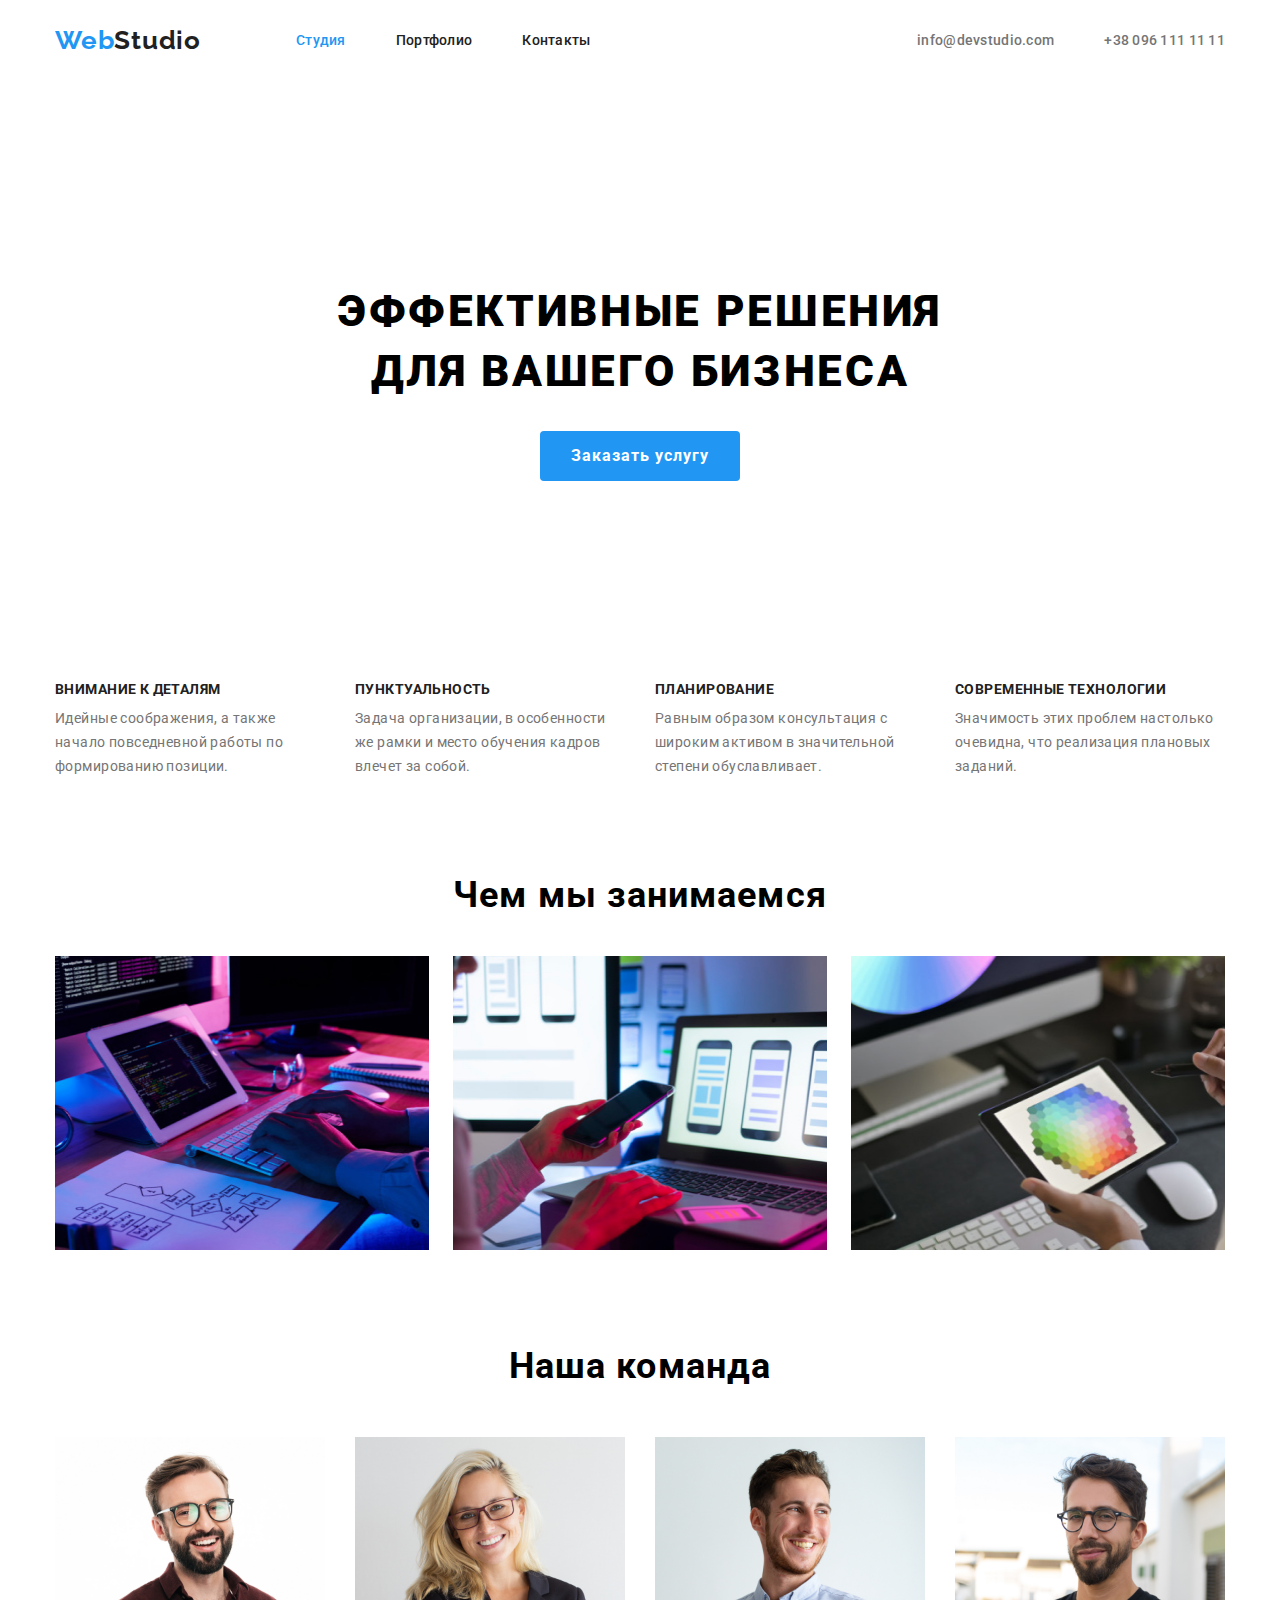
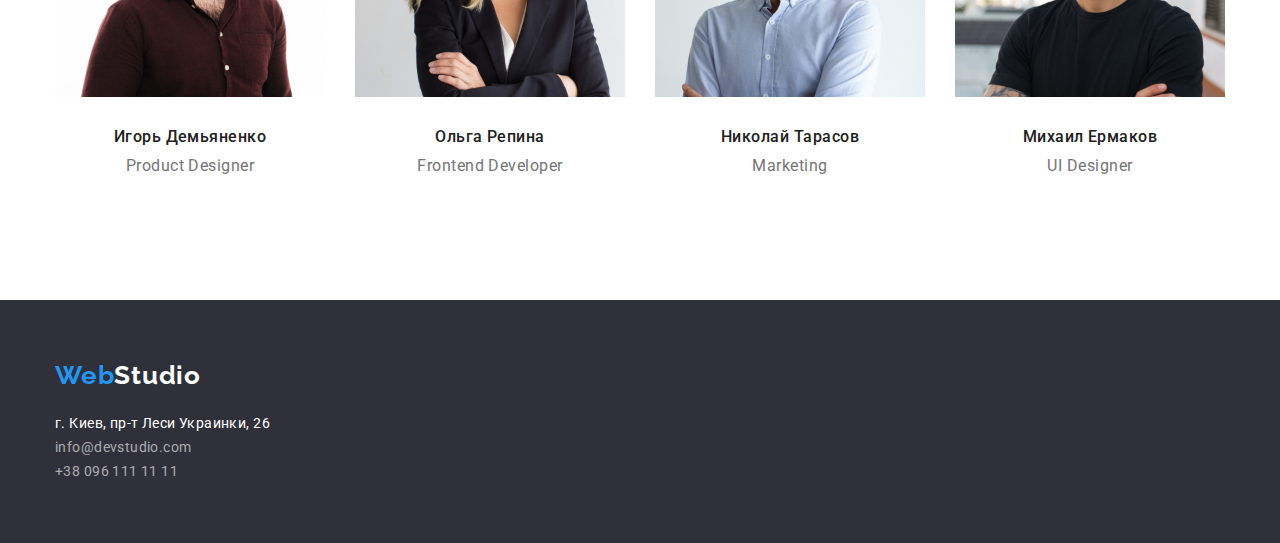
==== index.html @ f723f120 "addes previous files with homework" ====
<!DOCTYPE html>
<html lang="ru">
  <head>
    <meta charset="UTF-8" />
    <meta name="viewport" content="width=device-width, initial-scale=1.0" />
    <title>WebStudio</title>
    <link
      rel="stylesheet"
      href="https://cdnjs.cloudflare.com/ajax/libs/modern-normalize/1.0.0/modern-normalize.css"
    />
    <link
      href="https://fonts.googleapis.com/css2?family=Raleway:wght@700&family=Roboto:wght@400;500;700;900&display=swap"
      rel="stylesheet"
    />
    <link rel="stylesheet" href="./css/styles.css" />
  </head>
  <body>
    <!-- HEADER -->
    <header class="header">
      <div class="container">
        <nav class="navigation">
          <a
            class="logo-link link"
            href="./index.html"
            aria-label="логотип WebStudio"
          >
            <span class="logo-accent-color">Web</span>Studio
          </a>
          <ul class="nav-list list">
            <li class="nav-list-items">
              <a class="link indicator-page" href="./index.html">Студия</a>
            </li>
            <li class="nav-list-items">
              <a class="link" href="./portfolio.html">Портфолио</a>
            </li>
            <li class="nav-list-items"><a class="link" href="">Контакты</a></li>
          </ul>
        </nav>
        <address class="address">
          <ul class="header-address list">
            <li class="header-address-items">
              <a
                class="header-address-link link"
                href="mailto:info@devstudio.com"
                >info@devstudio.com</a
              >
            </li>
            <li class="header-address-items">
              <a class="header-address-link link" href="tel:+380961111111"
                >+38 096 111 11 11</a
              >
            </li>
          </ul>
        </address>
      </div>
    </header>
    <main>
      <!-- HERO -->
      <section class="hero container">
        <h1 class="title-hero">Эффективные решения для вашего бизнеса</h1>
        <button class="button-hero" type="button">Заказать услугу</button>
      </section>
      <!-- OUR ADVANTAGES -->
      <section class="our-advantages">
        <div class="container">
          <h2 hidden>Наши преимущества</h2>
          <ul class="list">
            <li class="advantages-list-item">
              <p class="advantages-list-title">Внимание к деталям</p>
              <p class="advantages-list-description">
                Идейные соображения, а также начало повседневной работы по
                формированию позиции.
              </p>
            </li>
            <li class="advantages-list-item">
              <p class="advantages-list-title">Пунктуальность</p>
              <p class="advantages-list-description">
                Задача организации, в особенности же рамки и место обучения
                кадров влечет за собой.
              </p>
            </li>
            <li class="advantages-list-item">
              <p class="advantages-list-title">Планирование</p>
              <p class="advantages-list-description">
                Равным образом консультация с широким активом в значительной
                степени обуславливает.
              </p>
            </li>
            <li class="advantages-list-item">
              <p class="advantages-list-title">Современные технологии</p>
              <p class="advantages-list-description">
                Значимость этих проблем настолько очевидна, что реализация
                плановых заданий.
              </p>
            </li>
          </ul>
        </div>
      </section>
      <!-- SERVICES -->
      <section class="services">
        <div class="container">
          <h2 class="title">Чем мы занимаемся</h2>
          <ul class="services-list">
            <li class="services-list-item list">
              <img
                src="./images/web-development.jpg"
                alt="разработка программного обеспечения"
                width="374"
                height="294"
              />
            </li>
            <li class="services-list-item list">
              <img
                src="./images/applikation.jpg"
                alt="разработка приложений"
                width="374"
                height="294"
              />
            </li>
            <li class="services-list-item list">
              <img
                src="./images/design.jpg"
                alt="разработка дизайна"
                width="374"
                height="294"
              />
            </li>
          </ul>
        </div>
      </section>
      <!-- ABOUT US -->
      <section class="about-us">
        <div class="container">
          <h2 class="title">Наша команда</h2>
          <ul class="about-us-list">
            <li class="about-us-list-item list">
              <img
                src="./images/igor-demyanko.jpg"
                alt="Игорь Демьяненко"
                width="270"
                height="260"
              />
              <h3 class="about-us-title">Игорь Демьяненко</h3>
              <p class="about-us-description" lang="en">Product Designer</p>
            </li>
            <li class="about-us-list-item list">
              <img
                src="./images/olga-repina.jpg"
                alt="Ольга Репина"
                width="270"
                height="260"
              />
              <h3 class="about-us-title">Ольга Репина</h3>
              <p class="about-us-description" lang="en">Frontend Developer</p>
            </li>
            <li class="about-us-list-item list">
              <img
                src="./images/nikolay-tarasov.jpg"
                alt="Николай Тарасов"
                width="270"
                height="260"
              />
              <h3 class="about-us-title">Николай Тарасов</h3>
              <p class="about-us-description" lang="en">Marketing</p>
            </li>
            <li class="about-us-list-item list">
              <img
                src="./images/mikhail-ermakov.jpg"
                alt="Михаил Ермаков"
                width="270"
                height="260"
              />
              <h3 class="about-us-title">Михаил Ермаков</h3>
              <p class="about-us-description" lang="en">UI Designer</p>
            </li>
          </ul>
        </div>
      </section>
    </main>
    <!-- FOOTER -->
    <footer class="footer">
      <div class="container">
        <a
          class="logo-link link"
          href="./index.html"
          aria-label="логотип WebStudio"
        >
          <span class="logo-accent-color">Web</span
          ><span class="logo-color-footer">Studio</span>
        </a>
        <address>
          <ul class="address-list">
            <li class="address-list-item list">
              <a
                class="address-link link address"
                href="https://goo.gl/maps/TQZVLMnsYU85SmnA6"
                target="_blank"
                >г. Киев, пр-т Леси Украинки, 26</a
              >
            </li>
            <li class="address-list-item list">
              <a
                class="address-link link contacts"
                href="mailto:info@devstudio.com"
                >info@devstudio.com</a
              >
            </li>
            <li class="address-list-item list">
              <a class="address-link link contacts" href="tel:+380961111111"
                >+38 096 111 11 11</a
              >
            </li>
          </ul>
        </address>
      </div>
    </footer>
  </body>
</html>
---- css/styles.css ----
:root {
  --main-font: 'Roboto', sans-serif;
  --logo-font: 'Raleway', sans-serif;

  --accent-color: #2196f3;
  --title-light-theme-color: #212121;
  --title-dark-theme-color: #ffffff;
  --subtitle: #212121;
  --description: #757575;
  --description-address:color: rgba(255, 255, 255, 0.6);
  --description-dark-theme-color: #ffffff;
  --background-button: #F5F4FA;
  --footer-background-color: #2F303A;
}
body{
  font-family: var(--main-font);
  font-style: normal; 
  font-weight: 400;
}
*,
*::before,
*::after {
  margin: 0;
  padding: 0;
}
.list {
  list-style: none;
}
.link {
  text-decoration: none;
  font-style: normal;
}
img {
  display: block;
}
.title{
  font-style: normal;
  font-weight: 700;
  font-size: 36px;
  line-height: 1.167;
  text-align: center;
  letter-spacing: 0.03em;
  color: var(--subtitle)1;
}
.logo-link {
    margin-right: 95px; 
    font-family: var(--logo-font);
    font-style: normal; 
    font-weight:700;
    font-size: 26px;
    line-height: 1.192;
    letter-spacing: 0.03em;
    color:var( --title-light-theme-color);
}
.logo-accent-color{
  color:var( --accent-color);  
}
.container {
  width: 1200px;
  padding: 0 15px;
  margin: 0 auto;
}
/* === HEADER === */
.header{
  padding: 25px 0;
}
.header .container {
  display: flex;
  align-items: center; 
}
.navigation{
  display: flex;
  align-items: center;
}
.nav-list{
  display: flex;
}
.header-address{
  display: flex;
}
.header .container .address{
  margin-left: auto;
}
.nav-list-items .link{
  font-weight: 500;
  font-size: 14px;
  line-height: 1.143;
  letter-spacing: 0.02em;
  color: var(--subtitle);
}
.nav-list-items:not(:last-child){
  margin-right: 50px;
}
.nav-list-items .link:hover,
.nav-list-items .link:active{
  color: var(--accent-color);
}
.nav-list-items .indicator-page{
  color: var(--accent-color);
}
.header-address-link{
  font-weight: 500;
  font-size: 14px;
  line-height: 1.143;
  letter-spacing: 0.02em;
  color: var(--description);
}
.header-address-items:not(:last-child){
  margin-right: 50px;
}
.header-address-link:hover,
.header-address-link:active{
  color: var(--accent-color);
}
/* === END HEADER === */

/* === FOOTER === */
.footer{
  padding-top: 60px;
  padding-bottom: 60px;
  background-color: var(--footer-background-color);
}
.footer .container .logo-link{
  margin-right: 0;
}
.address-list{
  margin-top: 20px;
}
.address-list-item{
  font-size: 14px;
  line-height: 24px;
  letter-spacing: 0.03em;
}
.contacts{
 color: rgba(255, 255, 255, 0.6); 
}
.address{
  color: var(--description-dark-theme-color)
}
.logo-color-footer{
  color: var(--title-dark-theme-color);
}
/* === END FOOTER === */
/* ========== MAIN PAGE ========== */
/* === HERO === */
.title-hero{
  max-width: 700px;
  margin-right: auto;
  margin-left: auto;
  margin-top: 200px;
  margin-bottom: 30px;
  font-weight: 900;
  font-size: 44px;
  line-height: 1.364;
  text-align: center;
  letter-spacing: 0.06em;
  text-transform: uppercase;
  /* color:var(--title-dark-theme-color); */
}
.button-hero{
  display: block;
  margin-left: auto;
  margin-right: auto;
  margin-bottom: 200px;
  min-width: 200px;
  height: 50px;
  border-radius: 4px;
  border: 0px solid var(--accent-color);

  font-weight: 700;
  font-size: 16px;
  line-height: 1.875;
  text-align: center;
  letter-spacing: 0.06em;

  color:var(--title-dark-theme-color);
  background-color: var(--accent-color);
}
/* === END HERO === */
/* === OUR ADVANTAGES === */
.our-advantages .container .list{
  margin: 95px 0;
  display: flex;
}
.advantages-list-item{
  max-width: 270px;
}
.advantages-list-item:not(:last-child){
  margin-right: 30px;
}
.advantages-list-title{
  margin-bottom: 10px;
  font-weight: 700;
  font-size: 14px;
  line-height: 1.143;
  letter-spacing: 0.03em;
  text-transform: uppercase;
  color: var(--subtitle);
}
.advantages-list-description{
  font-size: 14px;
  line-height: 1.714;
  letter-spacing: 0.03em;
  color: var(--description);
}
/* === END OUR ADVANTAGES === */

/* === SERVICES === */
.services .container .title{
  margin-bottom: 40px;
}
.services-list{
  display: flex;
  justify-content: space-between;
  margin-bottom: 95px;
}
/* === END SERVICES === */

/* === ABOUT US === */
.about-us .container .title{
  margin-top: 95px;
  margin-bottom: 50px;
}
.about-us-list{
  display:flex;
  justify-content: space-between;
  margin-bottom: 95px;
}
.about-us-title{
  margin-top: 30px;
  margin-bottom: 10px;
  font-weight: 500;
  font-size: 16px;
  line-height: 1.188;
  text-align: center;
  letter-spacing: 0.03em;
  color: var(--subtitle);
}
.about-us-description{
  margin-bottom: 30px;
  font-size: 16px;
  line-height: 1.188;
  text-align: center;
  letter-spacing: 0.03em;
  color: var(--description);
}
/* === END ABOUT US === */
/* ========== END MAIN PAGE ========== */

/* ========== PORTFOLIO PAGE ========== */
/* === PORTFOLIO === */
     /* === BUTTON LIST === */
.button-list{
  display: flex;
  justify-content: center;
  margin-top: 95px;
  margin-bottom: 50px;
}
.button-list-item:not(:last-child){
  margin-right: 8px;
}
.portfolio-button{
  padding: 6px 22px;
  border-radius: 4px;
  border: 0;
  font-weight: 500;
  font-size: 16px;
  line-height: 1.625;
  text-align: center;
  letter-spacing: 0.03em;
  color: var(--subtitle);
  background-color: var(--background-button);
}
.portfolio-button:hover, .portfolio-button:active{
  color: var(--description-dark-theme-color);
  background-color: var(--accent-color);
}
      /* === PORTFOLIO LIST === */
.portfolio-list{
  margin-bottom: 95px;

  display: flex;
  flex-wrap: wrap;
}
.portfolio-list-item{
  width: 370px;
}
.portfolio-list-item:not(:nth-child(3n)){
  margin-right: 30px;
}
.portfolio-list-item:not(:nth-last-child(-n+3)){
  margin-bottom: 30px;
}
.portfolio-list-name, .portfolio-list-discription{
  margin: 0 24px;
}
.portfolio-list-name{
  margin-top: 20px;
  margin-bottom: 4px;
  font-weight: 700;
  font-size: 18px;
  line-height: 2;
  letter-spacing: 0.06em;
  color: var(--subtitle);
}
.portfolio-list-discription{
  margin-bottom: 20px;
  font-size: 16px;
  line-height: 1.875;
  letter-spacing: 0.03em;
  color: var(--description);
}
/* === ENDPORTFOLIO === */
/* ========== END PORTFOLIO PAGE ========== */
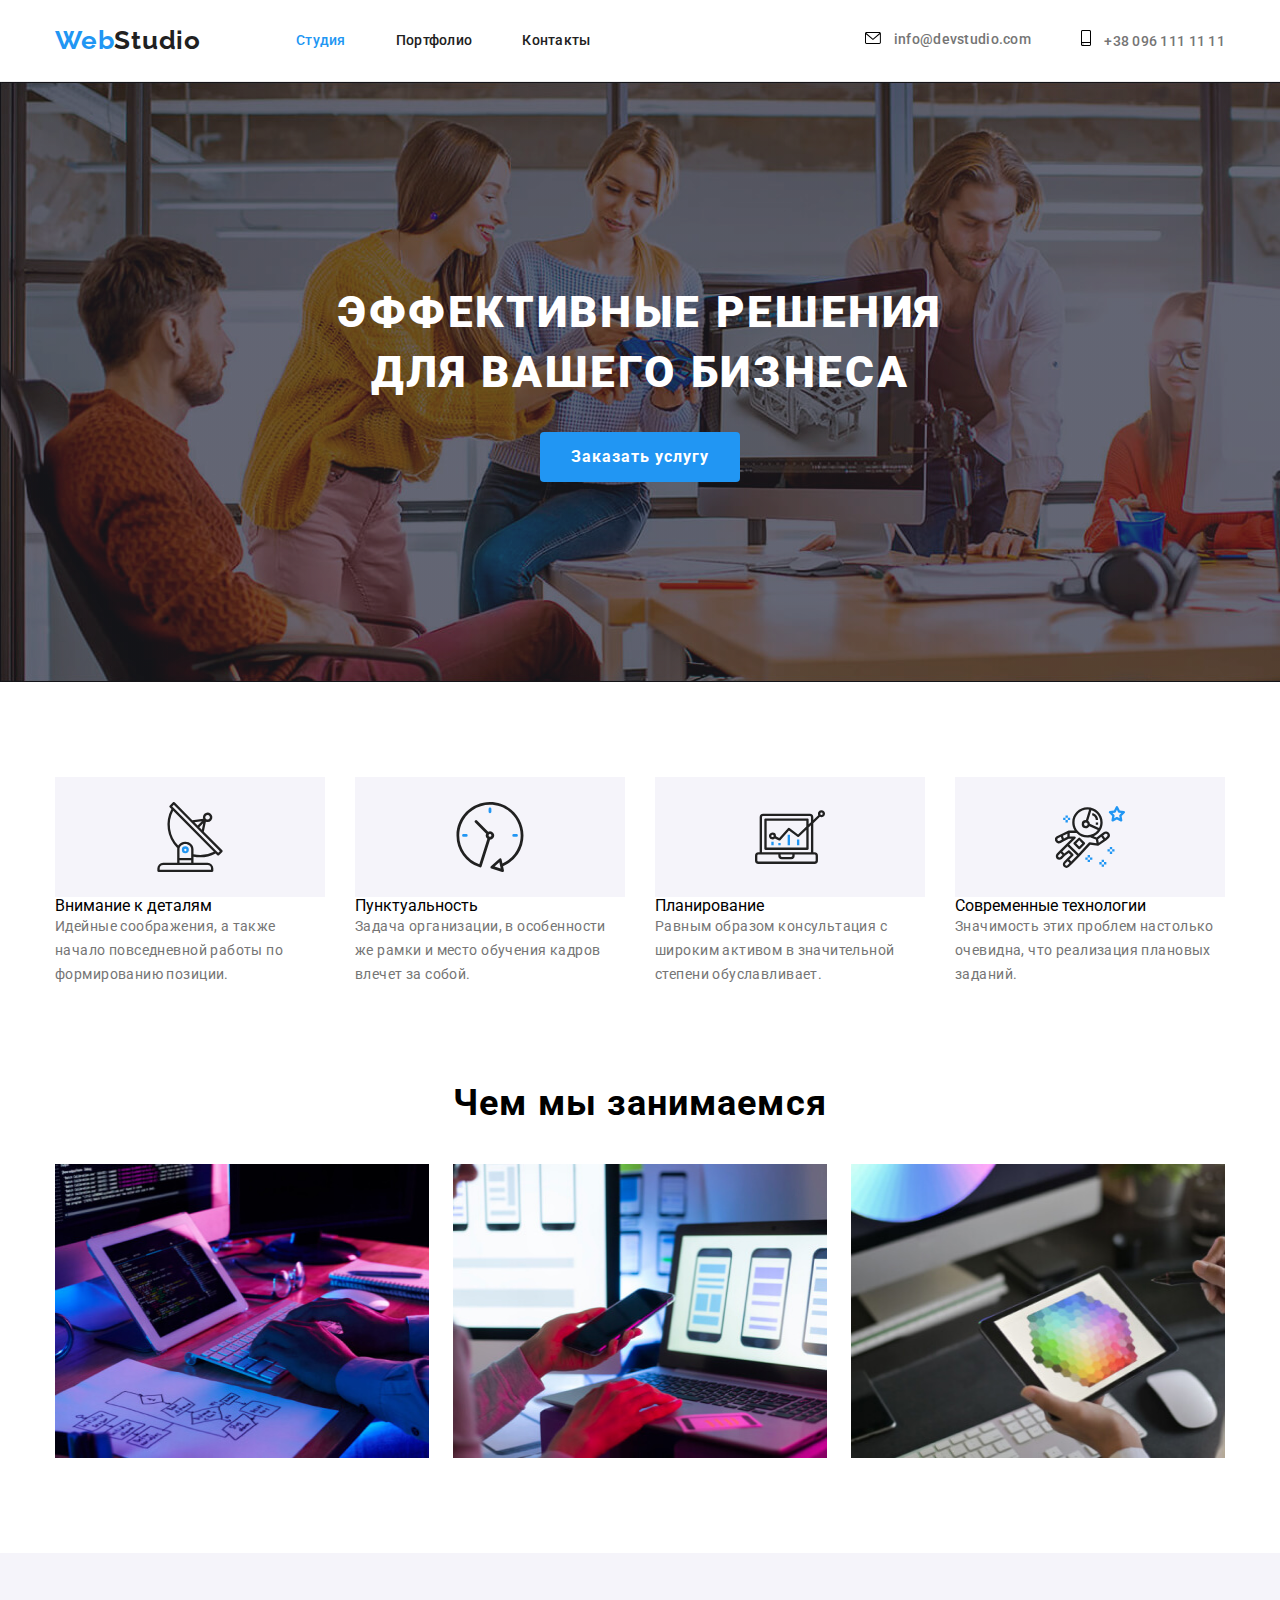
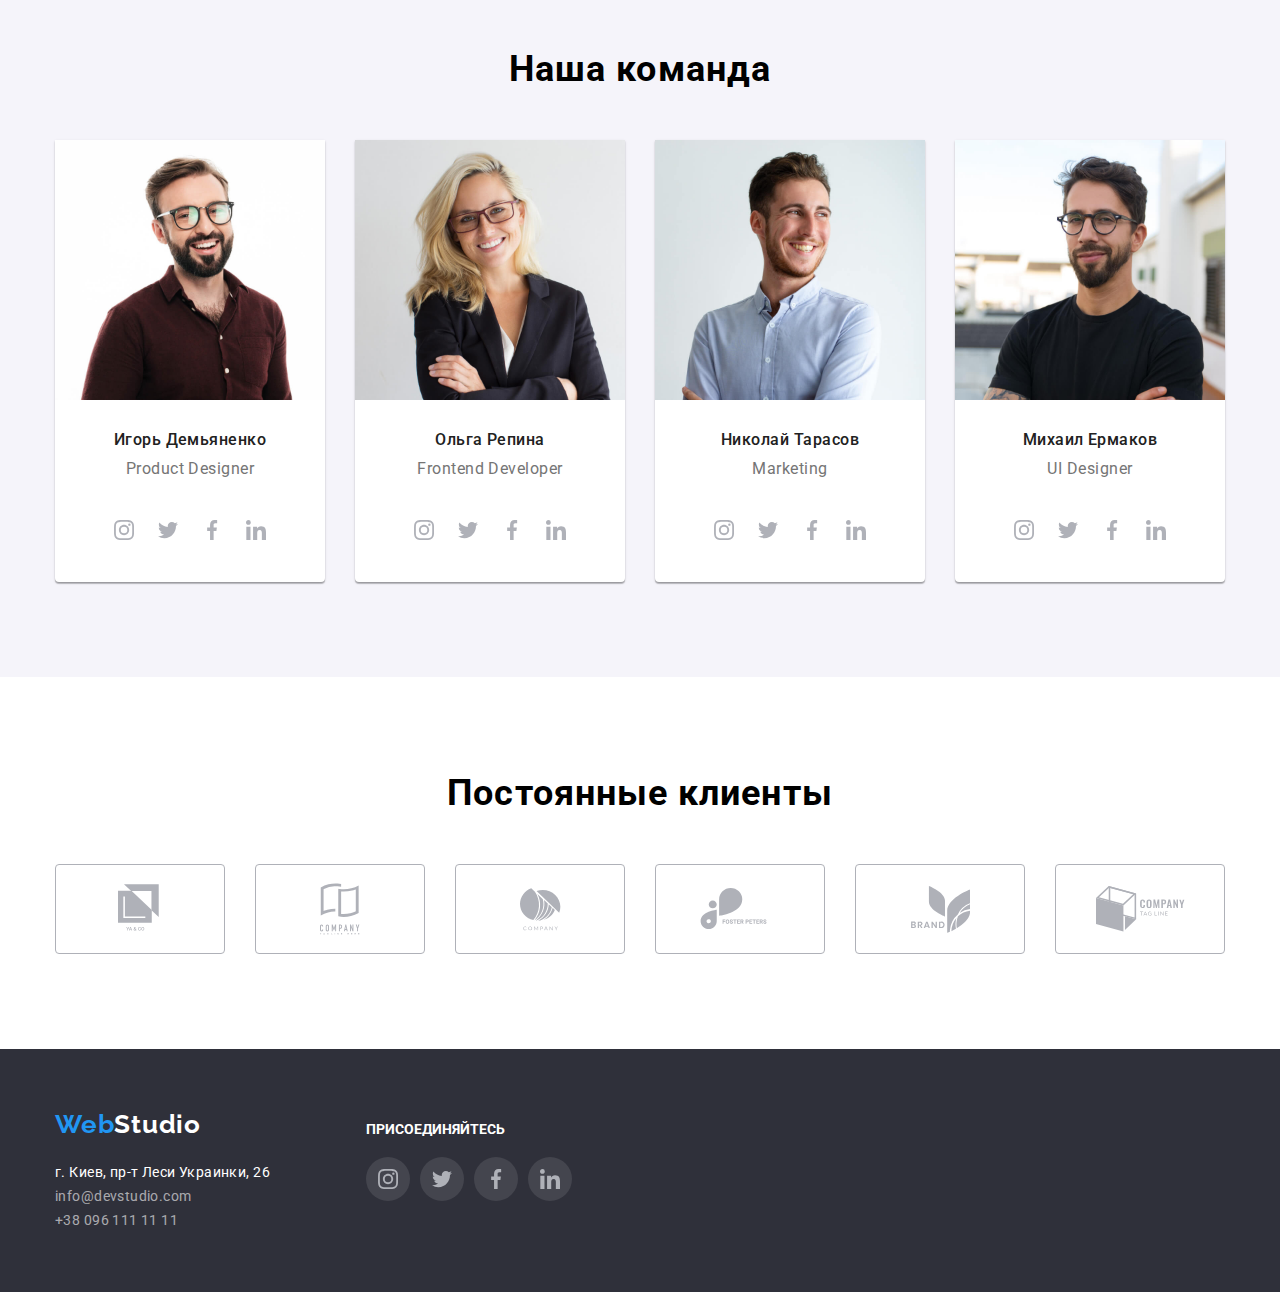
==== commit f02a0cca: "does homework # 4" ====
--- a/index.html
+++ b/index.html
@@ -42,12 +42,19 @@
               <a
                 class="header-address-link link"
                 href="mailto:info@devstudio.com"
-                >info@devstudio.com</a
               >
+                <svg class="address-icon-mail">
+                  <use href="./images/sprite.svg#icon-envelope"></use>
+                </svg>
+                info@devstudio.com</a
+              >
             </li>
             <li class="header-address-items">
-              <a class="header-address-link link" href="tel:+380961111111"
-                >+38 096 111 11 11</a
+              <a class="header-address-link link" href="tel:+380961111111">
+                <svg class="address-icon-phone">
+                  <use href="./images/sprite.svg#icon-smartphone"></use>
+                </svg>
+                +38 096 111 11 11</a
               >
             </li>
           </ul>
@@ -56,9 +63,11 @@
     </header>
     <main>
       <!-- HERO -->
-      <section class="hero container">
-        <h1 class="title-hero">Эффективные решения для вашего бизнеса</h1>
-        <button class="button-hero" type="button">Заказать услугу</button>
+      <section class="hero">
+        <div class="container">
+          <h1 class="title-hero">Эффективные решения для вашего бизнеса</h1>
+          <button class="button-hero" type="button">Заказать услугу</button>
+        </div>
       </section>
       <!-- OUR ADVANTAGES -->
       <section class="our-advantages">
@@ -142,6 +151,36 @@
               />
               <h3 class="about-us-title">Игорь Демьяненко</h3>
               <p class="about-us-description" lang="en">Product Designer</p>
+              <ul class="social-list list">
+                <li class="social-list-item">
+                  <a class="social-list-link" href="">
+                    <svg class="social-list-svg">
+                      <use href="./images/sprite.svg#icon-instagram"></use>
+                    </svg>
+                  </a>
+                </li>
+                <li class="social-list-item">
+                  <a class="social-list-link" href="">
+                    <svg class="social-list-svg">
+                      <use href="./images/sprite.svg#icon-twitter"></use>
+                    </svg>
+                  </a>
+                </li>
+                <li class="social-list-item">
+                  <a class="social-list-link" href="">
+                    <svg class="social-list-svg">
+                      <use href="./images/sprite.svg#icon-facebook"></use>
+                    </svg>
+                  </a>
+                </li>
+                <li class="social-list-item">
+                  <a class="social-list-link" href="">
+                    <svg class="social-list-svg">
+                      <use href="./images/sprite.svg#icon-linkedin"></use>
+                    </svg>
+                  </a>
+                </li>
+              </ul>
             </li>
             <li class="about-us-list-item list">
               <img
@@ -152,6 +191,36 @@
               />
               <h3 class="about-us-title">Ольга Репина</h3>
               <p class="about-us-description" lang="en">Frontend Developer</p>
+              <ul class="social-list list">
+                <li class="social-list-item">
+                  <a class="social-list-link" href="">
+                    <svg class="social-list-svg">
+                      <use href="./images/sprite.svg#icon-instagram"></use>
+                    </svg>
+                  </a>
+                </li>
+                <li class="social-list-item">
+                  <a class="social-list-link" href="">
+                    <svg class="social-list-svg">
+                      <use href="./images/sprite.svg#icon-twitter"></use>
+                    </svg>
+                  </a>
+                </li>
+                <li class="social-list-item">
+                  <a class="social-list-link" href="">
+                    <svg class="social-list-svg">
+                      <use href="./images/sprite.svg#icon-facebook"></use>
+                    </svg>
+                  </a>
+                </li>
+                <li class="social-list-item">
+                  <a class="social-list-link" href="">
+                    <svg class="social-list-svg">
+                      <use href="./images/sprite.svg#icon-linkedin"></use>
+                    </svg>
+                  </a>
+                </li>
+              </ul>
             </li>
             <li class="about-us-list-item list">
               <img
@@ -162,6 +231,36 @@
               />
               <h3 class="about-us-title">Николай Тарасов</h3>
               <p class="about-us-description" lang="en">Marketing</p>
+              <ul class="social-list list">
+                <li class="social-list-item">
+                  <a class="social-list-link" href="">
+                    <svg class="social-list-svg">
+                      <use href="./images/sprite.svg#icon-instagram"></use>
+                    </svg>
+                  </a>
+                </li>
+                <li class="social-list-item">
+                  <a class="social-list-link" href="">
+                    <svg class="social-list-svg">
+                      <use href="./images/sprite.svg#icon-twitter"></use>
+                    </svg>
+                  </a>
+                </li>
+                <li class="social-list-item">
+                  <a class="social-list-link" href="">
+                    <svg class="social-list-svg">
+                      <use href="./images/sprite.svg#icon-facebook"></use>
+                    </svg>
+                  </a>
+                </li>
+                <li class="social-list-item">
+                  <a class="social-list-link" href="">
+                    <svg class="social-list-svg">
+                      <use href="./images/sprite.svg#icon-linkedin"></use>
+                    </svg>
+                  </a>
+                </li>
+              </ul>
             </li>
             <li class="about-us-list-item list">
               <img
@@ -172,6 +271,74 @@
               />
               <h3 class="about-us-title">Михаил Ермаков</h3>
               <p class="about-us-description" lang="en">UI Designer</p>
+              <ul class="social-list list">
+                <li class="social-list-item">
+                  <a class="social-list-link" href="">
+                    <svg class="social-list-svg">
+                      <use href="./images/sprite.svg#icon-instagram"></use>
+                    </svg>
+                  </a>
+                </li>
+                <li class="social-list-item">
+                  <a class="social-list-link" href="">
+                    <svg class="social-list-svg">
+                      <use href="./images/sprite.svg#icon-twitter"></use>
+                    </svg>
+                  </a>
+                </li>
+                <li class="social-list-item">
+                  <a class="social-list-link" href="">
+                    <svg class="social-list-svg">
+                      <use href="./images/sprite.svg#icon-facebook"></use>
+                    </svg>
+                  </a>
+                </li>
+                <li class="social-list-item">
+                  <a class="social-list-link" href="">
+                    <svg class="social-list-svg">
+                      <use href="./images/sprite.svg#icon-linkedin"></use>
+                    </svg>
+                  </a>
+                </li>
+              </ul>
+            </li>
+          </ul>
+        </div>
+      </section>
+      <!-- CLIENTS -->
+      <section class="clients">
+        <div class="container">
+          <h2 class="title">Постоянные клиенты</h2>
+          <ul class="clients-list list">
+            <li class="clients-list-item">
+              <svg width="45" height="50" class="clients-list-icon">
+                <use href="./images/sprite.svg#icon-logo-1"></use>
+              </svg>
+            </li>
+            <li class="clients-list-item">
+              <svg width="40" height="52" class="clients-list-icon">
+                <use href="./images/sprite.svg#icon-logo-2"></use>
+              </svg>
+            </li>
+            <li class="clients-list-item">
+              <svg width="41" height="53" class="clients-list-icon">
+                <use href="./images/sprite.svg#icon-logo-3"></use>
+              </svg>
+            </li>
+            <li class="clients-list-item">
+              <svg width="80" height="42" class="clients-list-icon">
+                <use href="./images/sprite.svg#icon-logo-4"></use>
+              </svg>
+            </li>
+            <li class="clients-list-item">
+              <svg width="59" height="47" class="clients-list-icon">
+                <use href="./images/sprite.svg#icon-logo-5"></use>
+              </svg>
+            </li>
+            <li class="clients-list-item">
+              <svg width="89" height="46" class="clients-list-icon">
+                <use href="./images/sprite.svg#icon-logo-6"></use>
+              </svg>
             </li>
           </ul>
         </div>
@@ -180,38 +347,73 @@
     <!-- FOOTER -->
     <footer class="footer">
       <div class="container">
-        <a
-          class="logo-link link"
-          href="./index.html"
-          aria-label="логотип WebStudio"
-        >
-          <span class="logo-accent-color">Web</span
-          ><span class="logo-color-footer">Studio</span>
-        </a>
-        <address>
-          <ul class="address-list">
-            <li class="address-list-item list">
-              <a
-                class="address-link link address"
-                href="https://goo.gl/maps/TQZVLMnsYU85SmnA6"
-                target="_blank"
-                >г. Киев, пр-т Леси Украинки, 26</a
-              >
-            </li>
-            <li class="address-list-item list">
-              <a
-                class="address-link link contacts"
-                href="mailto:info@devstudio.com"
-                >info@devstudio.com</a
-              >
-            </li>
-            <li class="address-list-item list">
-              <a class="address-link link contacts" href="tel:+380961111111"
-                >+38 096 111 11 11</a
-              >
-            </li>
-          </ul>
-        </address>
+        <div class="container-footer-address">
+          <a
+            class="logo-link link"
+            href="./index.html"
+            aria-label="логотип WebStudio"
+          >
+            <span class="logo-accent-color">Web</span
+            ><span class="logo-color-footer">Studio</span>
+          </a>
+          <address>
+            <ul class="address-list">
+              <li class="address-list-item list">
+                <a
+                  class="address-link link address"
+                  href="https://goo.gl/maps/TQZVLMnsYU85SmnA6"
+                  target="_blank"
+                  >г. Киев, пр-т Леси Украинки, 26</a
+                >
+              </li>
+              <li class="address-list-item list">
+                <a
+                  class="address-link link contacts"
+                  href="mailto:info@devstudio.com"
+                  >info@devstudio.com</a
+                >
+              </li>
+              <li class="address-list-item list">
+                <a class="address-link link contacts" href="tel:+380961111111"
+                  >+38 096 111 11 11</a
+                >
+              </li>
+            </ul>
+          </address>
+        </div>
+        <div class="container-social-link">
+          <p>присоединяйтесь</p>
+          <ul class="social-list list">
+            <li class="social-list-item">
+              <a class="social-list-link" href="">
+                <svg class="social-list-svg">
+                  <use href="./images/sprite.svg#icon-instagram"></use>
+                </svg>
+              </a>
+            </li>
+            <li class="social-list-item">
+              <a class="social-list-link" href="">
+                <svg class="social-list-svg">
+                  <use href="./images/sprite.svg#icon-twitter"></use>
+                </svg>
+              </a>
+            </li>
+            <li class="social-list-item">
+              <a class="social-list-link" href="">
+                <svg class="social-list-svg">
+                  <use href="./images/sprite.svg#icon-facebook"></use>
+                </svg>
+              </a>
+            </li>
+            <li class="social-list-item">
+              <a class="social-list-link" href="">
+                <svg class="social-list-svg">
+                  <use href="./images/sprite.svg#icon-linkedin"></use>
+                </svg>
+              </a>
+            </li>
+          </ul>
+        </div>
       </div>
     </footer>
   </body>
--- a/css/styles.css
+++ b/css/styles.css
@@ -11,6 +11,7 @@
   --description-dark-theme-color: #ffffff;
   --background-button: #F5F4FA;
   --footer-background-color: #2F303A;
+  --about-us-background-color:#F5F4FA;
 }
 body{
   font-family: var(--main-font);
@@ -60,8 +61,27 @@
   padding: 0 15px;
   margin: 0 auto;
 }
+
+.social-list {
+  display: flex;
+  justify-content: center;
+}
+.social-list-link {
+  display: flex;
+  align-items: center;
+  justify-content: center;
+  width: 44px;
+  height: 44px;
+  border-radius: 50%;
+}
+
+.social-list-svg {
+  width: 20px;
+  height: 20px;
+}
 /* === HEADER === */
 .header{
+  border-bottom: 1px solid #ECECEC;
   padding: 25px 0;
 }
 .header .container {
@@ -112,6 +132,26 @@
 .header-address-link:active{
   color: var(--accent-color);
 }
+.address-icon-mail{
+  margin-right: 10px;
+  width: 16px;
+  height: 12px;
+  color: var(--description);
+}
+.address-icon-phone{
+  margin-right: 10px;
+  width: 10px;
+  height: 16px;
+  color: var(--description);
+}
+.header-address-link:hover,
+.header-address-link:active .address-icon-mail{
+  fill: var(--accent-color);
+}
+.header-address-link:hover,
+.header-address-link:active address-icon-phone{
+  fill: var(--accent-color);
+}
 /* === END HEADER === */
 
 /* === FOOTER === */
@@ -120,6 +160,7 @@
   padding-bottom: 60px;
   background-color: var(--footer-background-color);
 }
+.
 .footer .container .logo-link{
   margin-right: 0;
 }
@@ -140,14 +181,53 @@
 .logo-color-footer{
   color: var(--title-dark-theme-color);
 }
+.footer .container{
+  display: flex;
+}
+.container-social-link{
+  margin-left: 70px;
+}
+.container-social-link p{
+margin-bottom: 20px;
+margin-top: 12px;
+font-weight: 700;
+font-size: 14px;
+line-height: 16px;
+letter-spacing: 1.143;
+text-transform: uppercase;
+color:var(--description-dark-theme-color);
+}
+.container-social-link .social-list-link{
+  background-color:rgba(255, 255, 255, 0.1);
+}
+.social-list-svg {
+  fill: #ffffff;
+}
+.social-list-link:hover {
+  background-color:var(--accent-color);
+}
+.social-list-link:hover .social-list-svg {
+  fill: #ffffff;
+}
+.container-social-link .social-list-item:not(:last-child){
+  margin-right: 10px;
+}
 /* === END FOOTER === */
 /* ========== MAIN PAGE ========== */
 /* === HERO === */
+.hero {
+  padding-top: 200px;
+  padding-bottom: 200px;
+    background-image: linear-gradient(
+      rgba(47, 48, 58, 0.4),
+      rgba(47, 48, 58, 0.4)
+    ),
+    url("../images/background-hero.jpg");
+}
 .title-hero{
   max-width: 700px;
   margin-right: auto;
   margin-left: auto;
-  margin-top: 200px;
   margin-bottom: 30px;
   font-weight: 900;
   font-size: 44px;
@@ -155,13 +235,12 @@
   text-align: center;
   letter-spacing: 0.06em;
   text-transform: uppercase;
-  /* color:var(--title-dark-theme-color); */
+  color:var(--title-dark-theme-color); 
 }
 .button-hero{
   display: block;
   margin-left: auto;
   margin-right: auto;
-  margin-bottom: 200px;
   min-width: 200px;
   height: 50px;
   border-radius: 4px;
@@ -178,8 +257,10 @@
 }
 /* === END HERO === */
 /* === OUR ADVANTAGES === */
+.our-advantages{
+  padding: 95px 0;
+}
 .our-advantages .container .list{
-  margin: 95px 0;
   display: flex;
 }
 .advantages-list-item{
@@ -187,6 +268,52 @@
 }
 .advantages-list-item:not(:last-child){
   margin-right: 30px;
+}
+.advantages-list-item:first-child::before{
+  display: block; 
+  content: "";
+  width: 270px;
+  height: 120px;
+  background-color: var(--background-button);
+  margin-right: 20px;
+  background-image: url("../images/antenna.svg");
+  background-repeat: no-repeat;
+  background-position: center;
+}
+.advantages-list-item:nth-child(2)::before{
+  display: block; 
+  content: "";
+  width: 270px;
+  height: 120px;
+  background-color: var(--background-button);
+  margin-right: 20px;
+  background-image: url("../images/clock.svg");
+  background-repeat: no-repeat;
+  background-position: center;
+}
+.advantages-list-item:nth-child(3)::before{
+  display: block; 
+  content: "";
+  width: 270px;
+  height: 120px;
+  background-color: var(--background-button);
+  margin-right: 20px;
+  background-image: url("../images/diagram.svg");
+  background-repeat: no-repeat;
+  background-position: center;
+}
+.advantages-list-item:last-child::before{
+  display: block; 
+  content: "";
+  width: 270px;
+  height: 120px;
+  background-color: var(--background-button);
+  margin-right: 20px;
+  background-image: url("../images/astronaut.svg");
+  background-repeat: no-repeat;
+  background-position: center;
+}
+
 }
 .advantages-list-title{
   margin-bottom: 10px;
@@ -206,25 +333,29 @@
 /* === END OUR ADVANTAGES === */
 
 /* === SERVICES === */
+.services{
+  padding-bottom: 95px;
+}
 .services .container .title{
   margin-bottom: 40px;
 }
 .services-list{
   display: flex;
   justify-content: space-between;
-  margin-bottom: 95px;
 }
 /* === END SERVICES === */
 
 /* === ABOUT US === */
+.about-us{
+  background-color: var(--about-us-background-color); 
+  padding: 95px 0;
+}
 .about-us .container .title{
-  margin-top: 95px;
   margin-bottom: 50px;
 }
 .about-us-list{
   display:flex;
   justify-content: space-between;
-  margin-bottom: 95px;
 }
 .about-us-title{
   margin-top: 30px;
@@ -243,17 +374,69 @@
   text-align: center;
   letter-spacing: 0.03em;
   color: var(--description);
+} 
+.about-us-list-item {
+  padding-bottom: 30px;
+  background-color: #ffffff;
+  box-shadow: 0px 1px 3px rgba(0, 0, 0, 0.12), 0px 1px 1px rgba(0, 0, 0, 0.14), 0px 2px 1px rgba(0, 0, 0, 0.2);
+  border-radius: 0px 0px 4px 4px;
+}
+.social-list-link {
+  background-color: #ffffff;
+}
+.social-list-link:hover {
+  background-color:var(--accent-color);
+}
+.social-list-link:hover .social-list-svg {
+  fill: #ffffff;
+}
+.social-list-svg {
+  fill: #AFB1B8;
 }
 /* === END ABOUT US === */
+/* === CLIENTS === */
+.clients{
+  padding-top: 95px;
+  padding-bottom: 95px;
+}
+.clients-list{
+  margin-top: 50px;
+  display: flex;
+  justify-content: space-between;
+}
+.clients-list-item{
+  display: flex;
+  align-items: center;
+  justify-content: center;
+  width: 170px;
+  height: 90px;
+  border: 1px solid #AFB1B8;
+  box-sizing: border-box;
+  border-radius: 4px;
+}
+.clients-list-icon{
+  fill: #AFB1B8;
+}
+.clients-list-item:hover {
+  border: 1px solid var(--accent-color);
+}
+.clients-list-item:hover .clients-list-icon{
+  fill:var(--accent-color);
+}
+
+/* === END CLIENTS === */
 /* ========== END MAIN PAGE ========== */
 
 /* ========== PORTFOLIO PAGE ========== */
 /* === PORTFOLIO === */
+.portfolio {
+  padding-top: 75px;
+  padding-bottom: 95px;
+}
      /* === BUTTON LIST === */
 .button-list{
   display: flex;
   justify-content: center;
-  margin-top: 95px;
   margin-bottom: 50px;
 }
 .button-list-item:not(:last-child){
@@ -277,13 +460,15 @@
 }
       /* === PORTFOLIO LIST === */
 .portfolio-list{
-  margin-bottom: 95px;
-
   display: flex;
   flex-wrap: wrap;
 }
 .portfolio-list-item{
+  border: 1px solid #EEEEEE;
   width: 370px;
+}
+.portfolio-list-item:hover{
+  box-shadow: 0px 1px 1px rgba(0, 0, 0, 0.12), 0px 4px 4px rgba(0, 0, 0, 0.06), 1px 4px 6px rgba(0, 0, 0, 0.16);
 }
 .portfolio-list-item:not(:nth-child(3n)){
   margin-right: 30px;
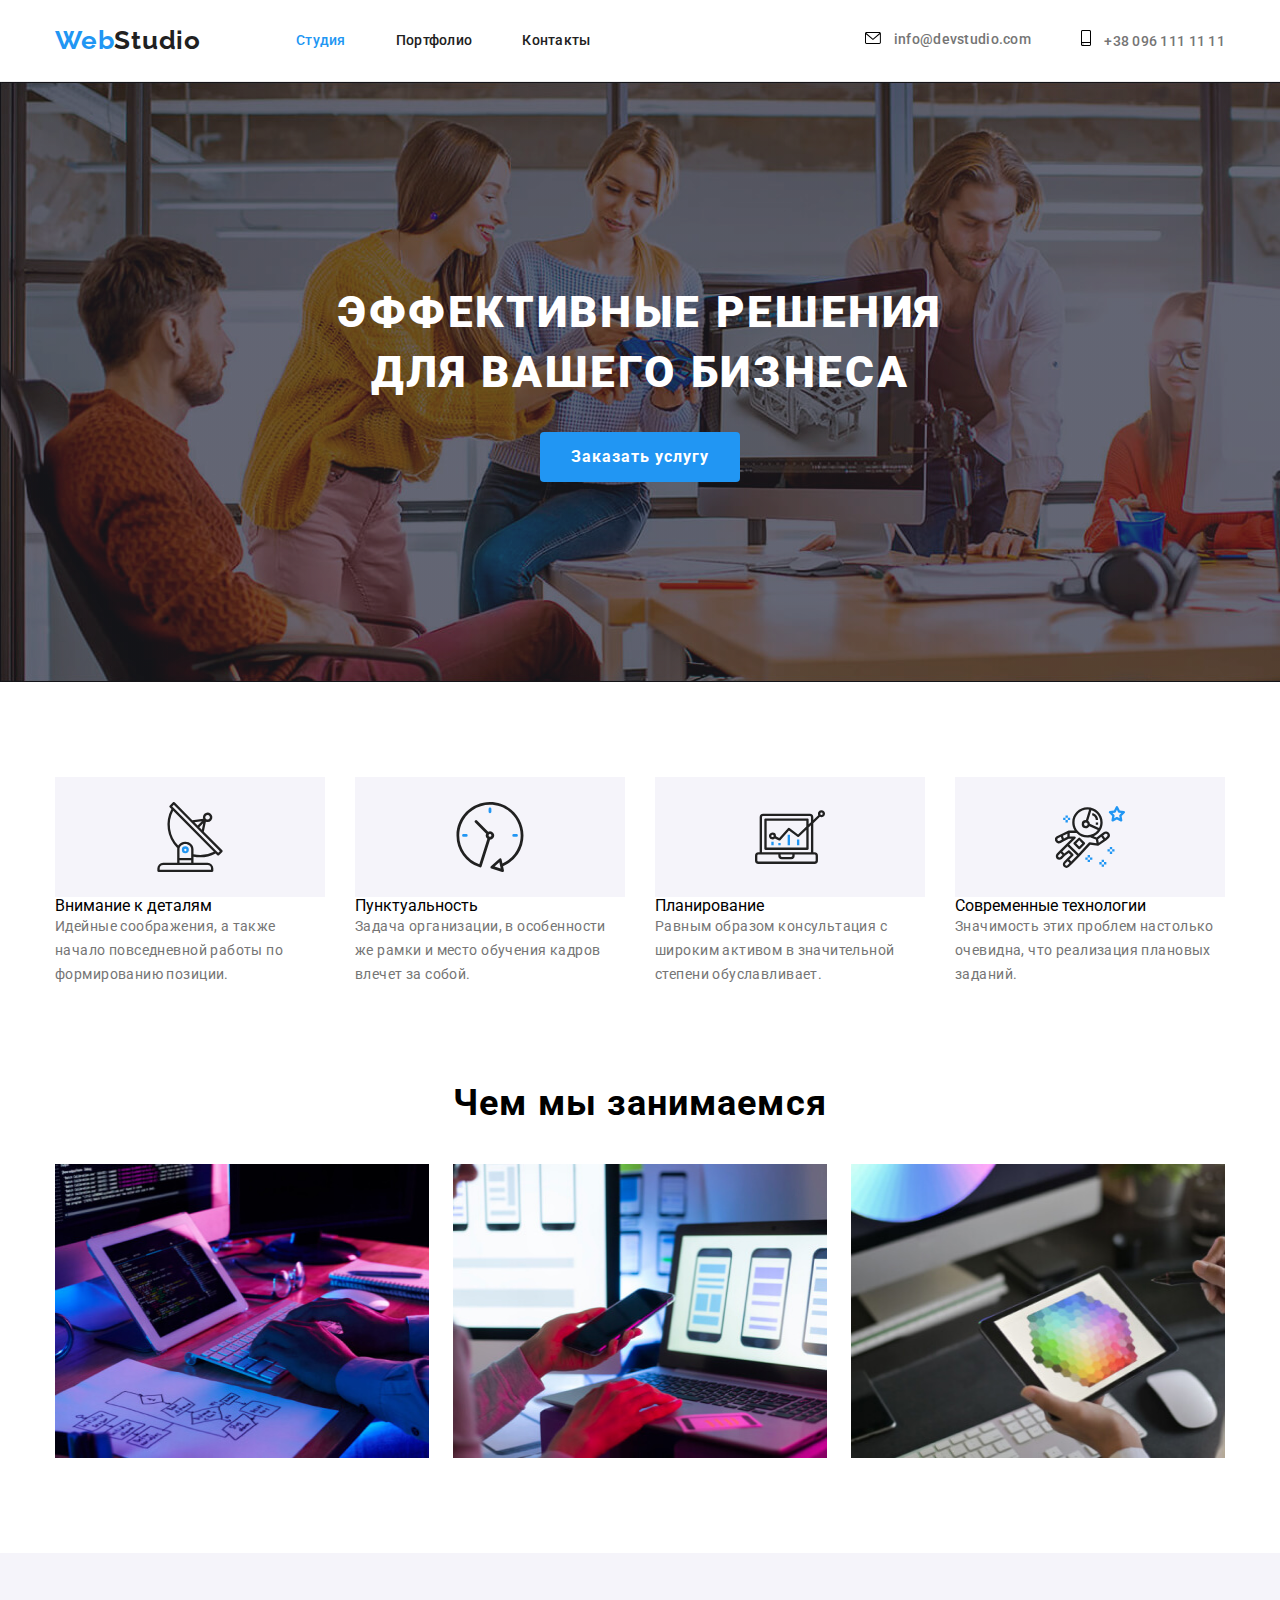
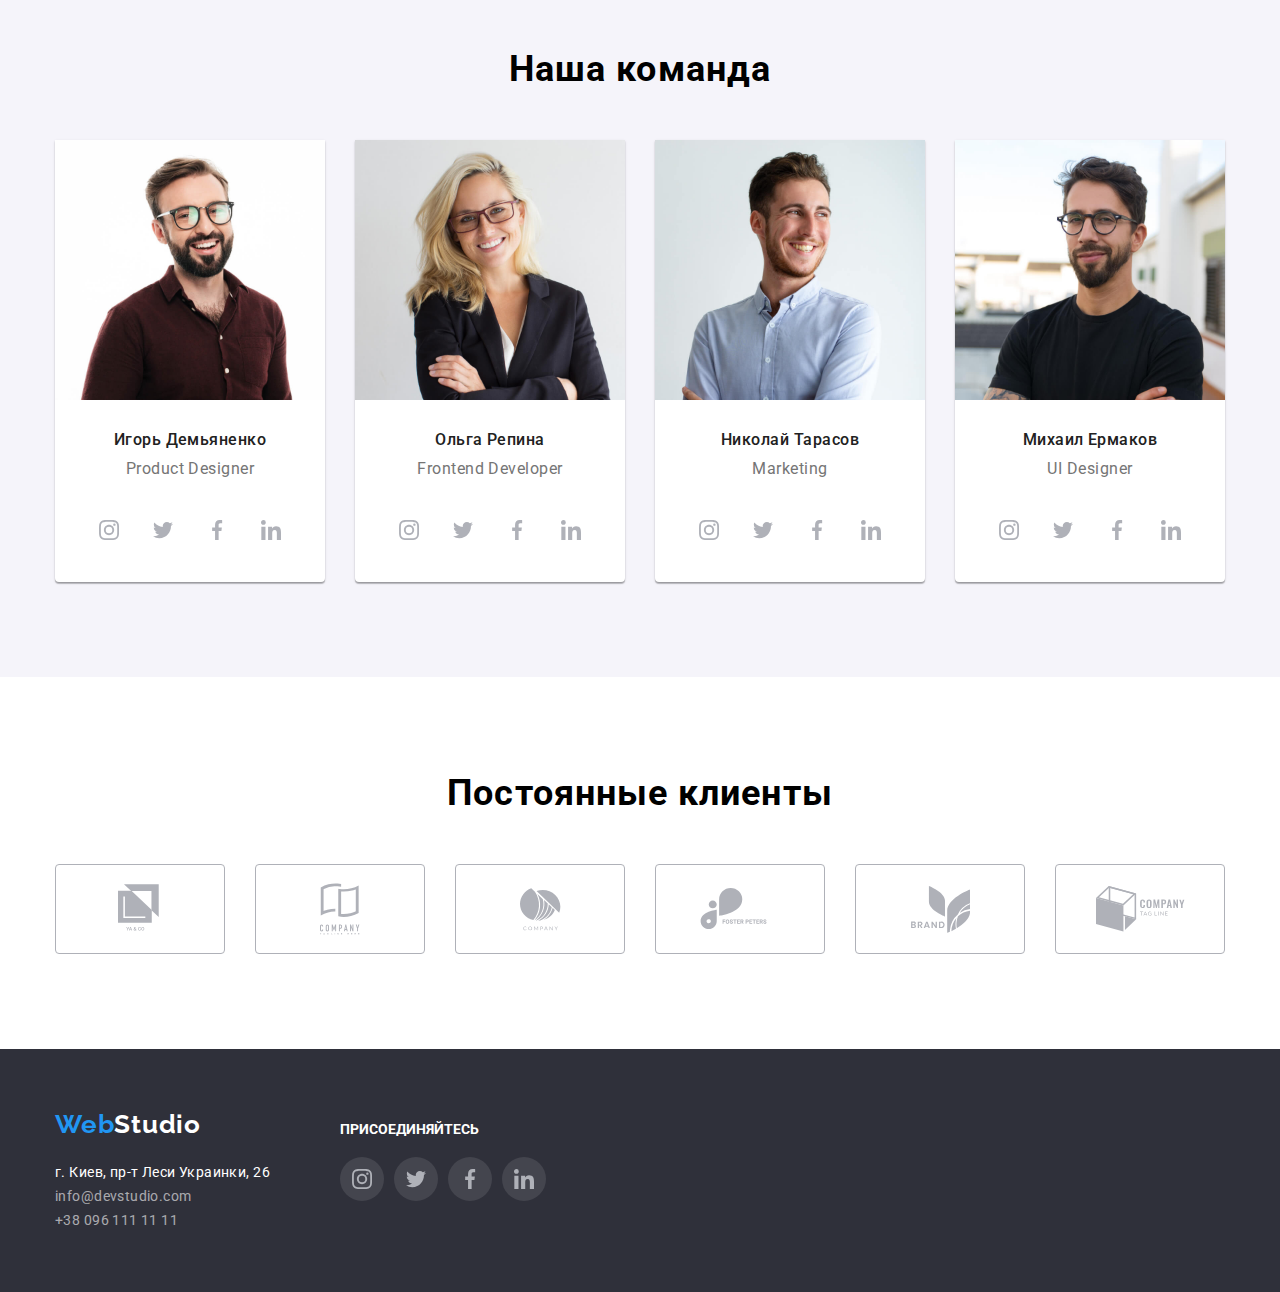
==== commit 0babc778: "wrapped clients' logos in a link, made the distance between links to social networks" ====
--- a/index.html
+++ b/index.html
@@ -311,34 +311,44 @@
           <h2 class="title">Постоянные клиенты</h2>
           <ul class="clients-list list">
             <li class="clients-list-item">
-              <svg width="45" height="50" class="clients-list-icon">
-                <use href="./images/sprite.svg#icon-logo-1"></use>
-              </svg>
-            </li>
-            <li class="clients-list-item">
-              <svg width="40" height="52" class="clients-list-icon">
-                <use href="./images/sprite.svg#icon-logo-2"></use>
-              </svg>
-            </li>
-            <li class="clients-list-item">
-              <svg width="41" height="53" class="clients-list-icon">
-                <use href="./images/sprite.svg#icon-logo-3"></use>
-              </svg>
-            </li>
-            <li class="clients-list-item">
-              <svg width="80" height="42" class="clients-list-icon">
-                <use href="./images/sprite.svg#icon-logo-4"></use>
-              </svg>
-            </li>
-            <li class="clients-list-item">
-              <svg width="59" height="47" class="clients-list-icon">
-                <use href="./images/sprite.svg#icon-logo-5"></use>
-              </svg>
-            </li>
-            <li class="clients-list-item">
-              <svg width="89" height="46" class="clients-list-icon">
-                <use href="./images/sprite.svg#icon-logo-6"></use>
-              </svg>
+              <a class="link" href="">
+                <svg width="45" height="50" class="clients-list-icon">
+                  <use href="./images/sprite.svg#icon-logo-1"></use>
+                </svg>
+              </a>
+            </li>
+            <li class="clients-list-item">
+              <a class="link" href="">
+                <svg width="40" height="52" class="clients-list-icon">
+                  <use href="./images/sprite.svg#icon-logo-2"></use>
+                </svg>
+              </a>
+            </li>
+            <li class="clients-list-item">
+              <a class="link" href="">
+                <svg width="41" height="53" class="clients-list-icon">
+                  <use href="./images/sprite.svg#icon-logo-3"></use>
+                </svg>
+              </a>
+            </li>
+            <li class="clients-list-item">
+              <a class="link" href="">
+                <svg width="80" height="42" class="clients-list-icon">
+                  <use href="./images/sprite.svg#icon-logo-4"></use>
+                </svg>
+              </a>
+            </li>
+            <li class="clients-list-item">
+              <a class="link" href="">
+                <svg width="59" height="47" class="clients-list-icon">
+                  <use href="./images/sprite.svg#icon-logo-5"></use></svg></a>
+            </li>
+            <li class="clients-list-item">
+              <a class="link" href="">
+                <svg width="89" height="46" class="clients-list-icon">
+                  <use href="./images/sprite.svg#icon-logo-6"></use>
+                </svg>
+              </a>
             </li>
           </ul>
         </div>
--- a/css/styles.css
+++ b/css/styles.css
@@ -112,7 +112,8 @@
   margin-right: 50px;
 }
 .nav-list-items .link:hover,
-.nav-list-items .link:active{
+.nav-list-items .link:active,
+.nav-list-items .link:focus{
   color: var(--accent-color);
 }
 .nav-list-items .indicator-page{
@@ -129,9 +130,10 @@
   margin-right: 50px;
 }
 .header-address-link:hover,
-.header-address-link:active{
+.header-address-link:active,
+.header-address-link:focus{
   color: var(--accent-color);
-}
+} 
 .address-icon-mail{
   margin-right: 10px;
   width: 16px;
@@ -145,11 +147,13 @@
   color: var(--description);
 }
 .header-address-link:hover,
-.header-address-link:active .address-icon-mail{
+.header-address-link:active,
+.header-address-link:focus .address-icon-mail{
   fill: var(--accent-color);
 }
 .header-address-link:hover,
-.header-address-link:active address-icon-phone{
+.header-address-link:active,
+.header-address-link:focus .address-icon-phone{
   fill: var(--accent-color);
 }
 /* === END HEADER === */
@@ -160,7 +164,6 @@
   padding-bottom: 60px;
   background-color: var(--footer-background-color);
 }
-.
 .footer .container .logo-link{
   margin-right: 0;
 }
@@ -203,13 +206,17 @@
 .social-list-svg {
   fill: #ffffff;
 }
-.social-list-link:hover {
+.social-list-link:hover,
+.social-list-link:focus {
   background-color:var(--accent-color);
 }
 .social-list-link:hover .social-list-svg {
   fill: #ffffff;
 }
-.container-social-link .social-list-item:not(:last-child){
+.social-list-link:focus .social-list-svg{
+  fill: #ffffff;
+}
+.social-list-item:not(:last-child){
   margin-right: 10px;
 }
 /* === END FOOTER === */
@@ -384,12 +391,6 @@
 .social-list-link {
   background-color: #ffffff;
 }
-.social-list-link:hover {
-  background-color:var(--accent-color);
-}
-.social-list-link:hover .social-list-svg {
-  fill: #ffffff;
-}
 .social-list-svg {
   fill: #AFB1B8;
 }
@@ -405,6 +406,12 @@
   justify-content: space-between;
 }
 .clients-list-item{
+  display: flex;
+  align-items: center;
+  justify-content: center;
+
+}
+.clients-list-item .link{
   display: flex;
   align-items: center;
   justify-content: center;
@@ -417,12 +424,22 @@
 .clients-list-icon{
   fill: #AFB1B8;
 }
-.clients-list-item:hover {
+.clients-list-item:hover .link{
   border: 1px solid var(--accent-color);
 }
-.clients-list-item:hover .clients-list-icon{
+.clients-list-item:hover .clients-list-icon
+{
   fill:var(--accent-color);
-}
+} 
+.clients-list-item .link:focus .clients-list-icon{
+  fill:var(--accent-color);
+}
+.clients-list-item:focus .link{
+  border: 1px solid var(--accent-color);
+}
+
+
+
 
 /* === END CLIENTS === */
 /* ========== END MAIN PAGE ========== */
@@ -454,7 +471,9 @@
   color: var(--subtitle);
   background-color: var(--background-button);
 }
-.portfolio-button:hover, .portfolio-button:active{
+.portfolio-button:hover, 
+.portfolio-button:active,
+.portfolio-button:focus{
   color: var(--description-dark-theme-color);
   background-color: var(--accent-color);
 }
